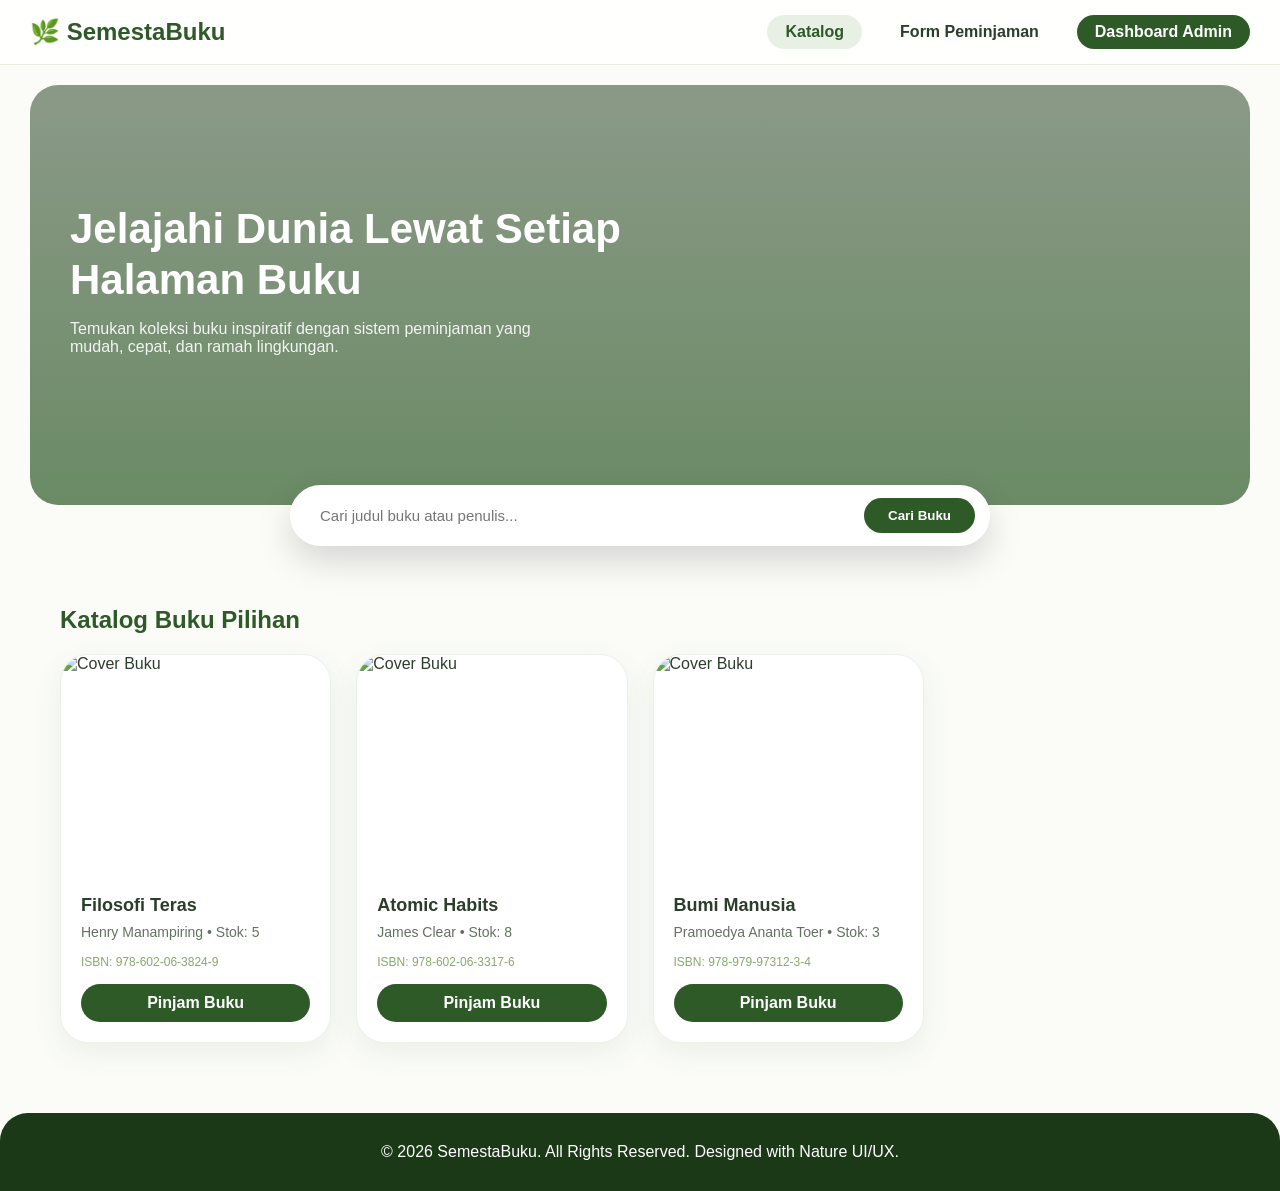
==== index.html @ 4ee3e2ca "Try On" ====
<!DOCTYPE html>
<html lang="id">
<head>
    <meta charset="UTF-8">
    <meta name="viewport" content="width=device-width, initial-scale=1.0">
    <title>SemestaBuku - Beranda</title>
    <link rel="stylesheet" href="assets/css/style.css">
</head>
<body>
    <nav class="navbar">
        <a href="index.html" class="nav-brand">🌿 SemestaBuku</a>
        <div class="nav-links">
            <a href="index.html" class="active">Katalog</a>
            <a href="peminjaman.html">Form Peminjaman</a>
            <a href="admin.html" class="btn-pill" id="adminNavBtn">Dashboard Admin</a>
        </div>
    </nav>

    <div class="hero-section">
        <h1>Jelajahi Dunia Lewat Setiap Halaman Buku</h1>
        <p>Temukan koleksi buku inspiratif dengan sistem peminjaman yang mudah, cepat, dan ramah lingkungan.</p>
    </div>

    <div class="search-pill-container">
        <input type="text" id="searchBook" placeholder="Cari judul buku atau penulis...">
        <button class="btn-pill">Cari Buku</button>
    </div>

    <div class="container">
        <h2 class="section-title">Katalog Buku Pilihan</h2>
        <div class="grid-catalog" id="catalogGrid">
            <!-- Data buku akan dimuat otomatis via JavaScript localStorage -->
        </div>
    </div>

    <footer>
        <p>&copy; 2026 SemestaBuku. All Rights Reserved. Designed with Nature UI/UX.</p>
    </footer>

    <script src="assets/js/main.js"></script>
    <script>
        document.addEventListener('DOMContentLoaded', () => {
            renderCatalog();
        });
    </script>
</body>
</html>
---- assets/css/style.css ----
:root {
  --primary-green: #2d5a27;
  --sage-light: #e8f0e6;
  --sage-accent: #87a96b;
  --forest-dark: #1b3817;
  --bg-cream: #fbfcf8;
  --card-bg: #ffffff;
  --text-main: #2c3e2b;
  --text-muted: #627261;
  --radius-pill: 50px;
  --radius-card: 28px;
  --shadow-soft: 0 10px 30px rgba(45, 90, 39, 0.08);
}

* {
  box-sizing: border-box;
  margin: 0;
  padding: 0;
  font-family: 'Inter', sans-serif;
}

body {
  background-color: var(--bg-cream);
  color: var(--text-main);
  min-height: 100vh;
  display: flex;
  flex-direction: column;
}

/* Navbar */
.navbar {
  background: rgba(255, 255, 255, 0.85);
  backdrop-filter: blur(12px);
  position: sticky;
  top: 0;
  z-index: 1000;
  padding: 15px 30px;
  display: flex;
  justify-content: space-between;
  align-items: center;
  border-bottom: 1px solid rgba(135, 169, 107, 0.2);
}

.nav-brand {
  font-size: 24px;
  font-weight: 800;
  color: var(--primary-green);
  text-decoration: none;
  display: flex;
  align-items: center;
  gap: 8px;
}

.nav-links {
  display: flex;
  gap: 20px;
  align-items: center;
}

.nav-links a {
  text-decoration: none;
  color: var(--text-main);
  font-weight: 600;
  padding: 8px 18px;
  border-radius: var(--radius-pill);
  transition: all 0.3s ease;
}

.nav-links a:hover, .nav-links a.active {
  background-color: var(--sage-light);
  color: var(--primary-green);
}

.btn-pill {
  background-color: var(--primary-green);
  color: white !important;
  padding: 10px 24px;
  border-radius: var(--radius-pill);
  font-weight: 600;
  border: none;
  cursor: pointer;
  text-decoration: none;
  transition: transform 0.2s, background 0.2s;
}

.btn-pill:hover {
  background-color: var(--forest-dark);
  transform: translateY(-2px);
}

/* Hero Section */
.hero-section {
  position: relative;
  margin: 20px 30px;
  border-radius: var(--radius-card);
  overflow: hidden;
  padding: 80px 40px;
  color: white;
  background: linear-gradient(rgba(27, 56, 23, 0.5), rgba(45, 90, 39, 0.7)), url('https://images.unsplash.com/photo-1507842217343-583bb7270b66?auto=format&fit=crop&w=1600&q=80') center/cover;
  display: flex;
  flex-direction: column;
  justify-content: center;
  align-items: flex-start;
  min-height: 420px;
}

.hero-section h1 {
  font-size: 42px;
  font-weight: 800;
  margin-bottom: 15px;
  max-width: 600px;
  line-height: 1.2;
}

.hero-section p {
  font-size: 16px;
  opacity: 0.9;
  margin-bottom: 30px;
  max-width: 500px;
}

/* Search Bar Pill */
.search-pill-container {
  background: white;
  padding: 10px 15px;
  border-radius: var(--radius-pill);
  display: flex;
  align-items: center;
  gap: 15px;
  box-shadow: 0 15px 35px rgba(0,0,0,0.15);
  width: 100%;
  max-width: 700px;
  margin: -40px auto 40px auto;
  position: relative;
  z-index: 10;
}

.search-pill-container input, .search-pill-container select {
  flex: 1;
  border: none;
  outline: none;
  padding: 12px 15px;
  font-size: 15px;
  background: transparent;
  color: var(--text-main);
}

/* Container & Cards */
.container {
  max-width: 1200px;
  margin: 0 auto;
  padding: 20px;
  flex: 1;
  width: 100%;
}

.section-title {
  font-size: 24px;
  font-weight: 700;
  color: var(--primary-green);
  margin-bottom: 20px;
}

.grid-catalog {
  display: grid;
  grid-template-columns: repeat(auto-fill, minmax(260px, 1fr));
  gap: 25px;
  margin-bottom: 50px;
}

.card-book {
  background: var(--card-bg);
  border-radius: var(--radius-card);
  overflow: hidden;
  box-shadow: var(--shadow-soft);
  transition: transform 0.3s ease;
  display: flex;
  flex-direction: column;
  border: 1px solid rgba(135, 169, 107, 0.15);
}

.card-book:hover {
  transform: translateY(-5px);
}

.card-book img {
  width: 100%;
  height: 220px;
  object-fit: cover;
}

.card-body {
  padding: 20px;
  display: flex;
  flex-direction: column;
  flex: 1;
  justify-content: space-between;
}

.card-body h3 {
  font-size: 18px;
  margin-bottom: 8px;
  color: var(--text-main);
}

.card-body p {
  font-size: 14px;
  color: var(--text-muted);
  margin-bottom: 15px;
}

/* Forms & Auth */
.form-container {
  max-width: 450px;
  margin: 40px auto;
  background: white;
  padding: 40px;
  border-radius: var(--radius-card);
  box-shadow: var(--shadow-soft);
  border: 1px solid rgba(135, 169, 107, 0.2);
}

.form-group {
  margin-bottom: 20px;
}

.form-group label {
  display: block;
  margin-bottom: 8px;
  font-weight: 600;
  font-size: 14px;
}

.form-group input, .form-group textarea {
  width: 100%;
  padding: 14px 20px;
  border-radius: var(--radius-pill);
  border: 1px solid #ccc;
  outline: none;
  font-size: 15px;
  transition: border 0.3s;
}

.form-group input:focus, .form-group textarea:focus {
  border-color: var(--primary-green);
}

/* Tables */
.table-container {
  background: white;
  border-radius: var(--radius-card);
  padding: 25px;
  box-shadow: var(--shadow-soft);
  overflow-x: auto;
  margin-bottom: 40px;
}

table {
  width: 100%;
  border-collapse: collapse;
  text-align: left;
}

th, td {
  padding: 15px;
  border-bottom: 1px solid var(--sage-light);
}

th {
  color: var(--primary-green);
  font-weight: 700;
}

/* Footer */
footer {
  background: var(--forest-dark);
  color: white;
  text-align: center;
  padding: 30px;
  margin-top: auto;
  border-top-left-radius: var(--radius-card);
  border-top-right-radius: var(--radius-card);
}

@media(max-width: 768px) {
  .hero-section { padding: 40px 20px; min-height: 300px; }
  .hero-section h1 { font-size: 28px; }
  .search-pill-container { flex-direction: column; border-radius: 20px; margin: -20px 15px 30px 15px; width: auto; }
  .nav-links { display: none; } /* Simplified mobile view */
}
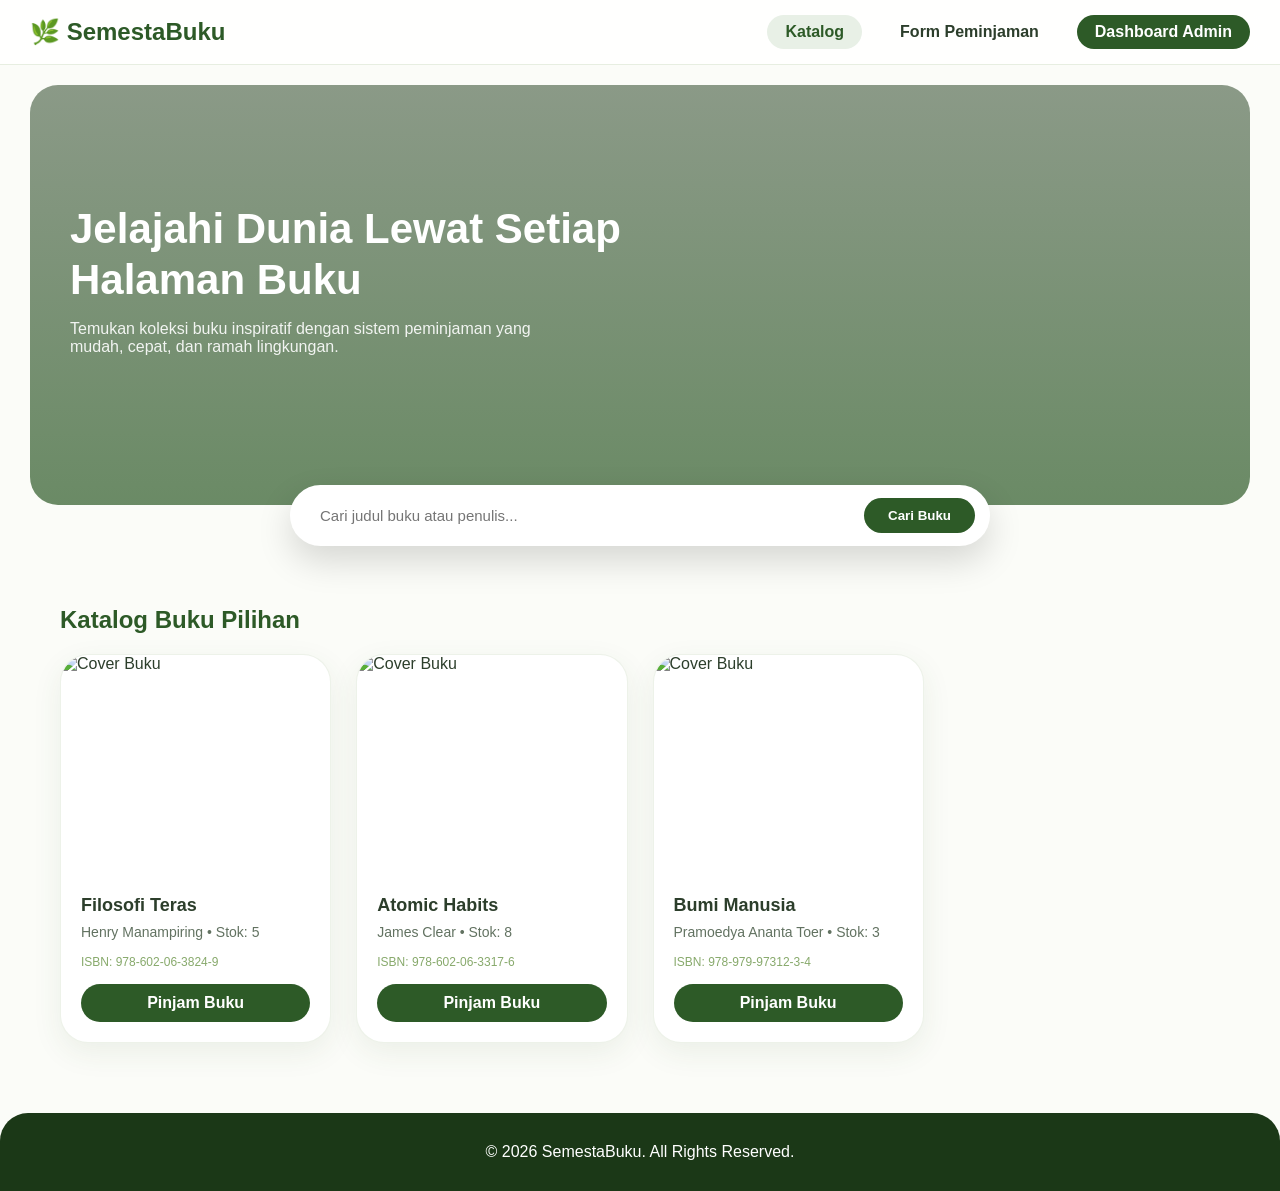
==== commit aa7ffb7a: "push" ====
--- a/index.html
+++ b/index.html
@@ -34,7 +34,7 @@
     </div>
 
     <footer>
-        <p>&copy; 2026 SemestaBuku. All Rights Reserved. Designed with Nature UI/UX.</p>
+        <p>&copy; 2026 SemestaBuku. All Rights Reserved.</p>
     </footer>
 
     <script src="assets/js/main.js"></script>
